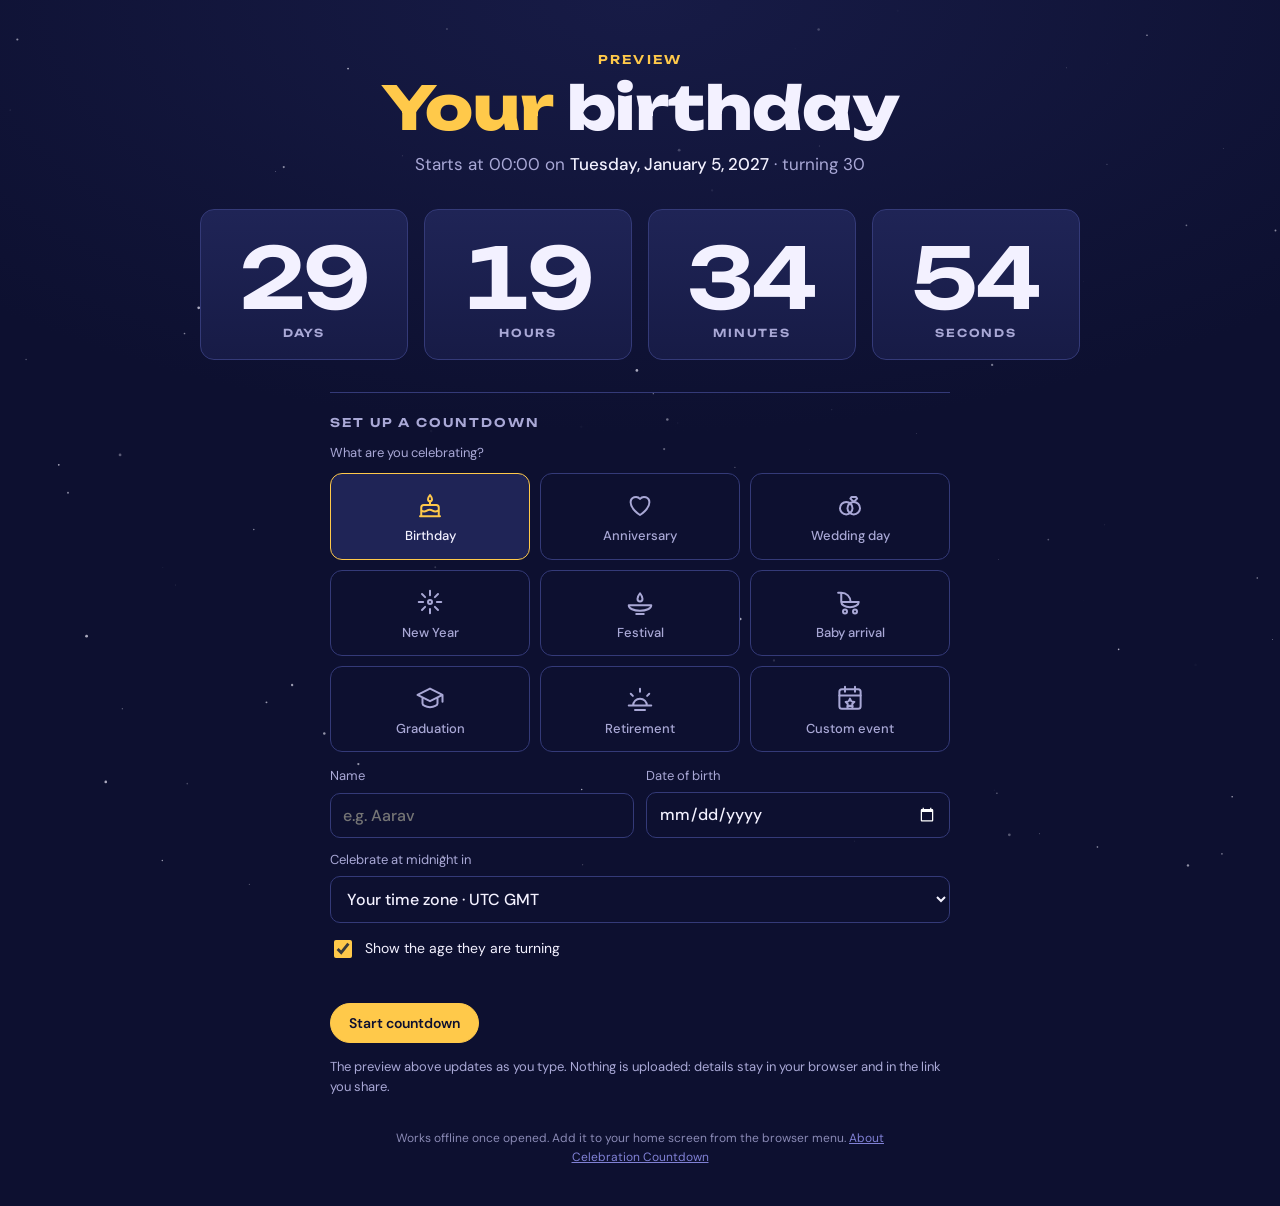
==== app/index.html @ 54d85934 "Add landing page at site root; move app to /app/ with redirects for old share links Co-Authored-By: " ====
<!doctype html>
<html lang="en">
<head>
<meta charset="utf-8">
<meta name="viewport" content="width=device-width, initial-scale=1, viewport-fit=cover">
<title>Celebration Countdown</title>
<meta name="description" content="A full-screen countdown to midnight for birthdays, anniversaries, weddings, festivals and more, with confetti when the clock hits zero. Works in any time zone. Free, no sign-up.">
<meta name="theme-color" content="#0d1030">
<link rel="manifest" href="../manifest.webmanifest">
<link rel="icon" href="../icons/favicon.png" type="image/png">
<link rel="apple-touch-icon" href="../icons/apple-touch-icon.png">
<meta name="apple-mobile-web-app-capable" content="yes">
<meta name="mobile-web-app-capable" content="yes">
<meta name="apple-mobile-web-app-status-bar-style" content="black-translucent">
<meta name="apple-mobile-web-app-title" content="Countdown">

<meta property="og:type" content="website">
<meta property="og:title" content="Celebration Countdown">
<meta property="og:description" content="Count down to midnight on the big day, then celebrate with confetti.">
<meta property="og:image" content="https://karthick-mallow.github.io/celebration-countdown/icons/og-image.png">
<meta property="og:url" content="https://karthick-mallow.github.io/celebration-countdown/app/">
<meta name="twitter:card" content="summary_large_image">

<link rel="preconnect" href="https://fonts.googleapis.com">
<link rel="preconnect" href="https://fonts.gstatic.com" crossorigin>
<link rel="stylesheet" href="https://fonts.googleapis.com/css2?family=Unbounded:wght@400;600;800&family=DM+Sans:opsz,wght@9..40,400;9..40,500;9..40,700&display=swap">
<link rel="stylesheet" href="../styles.css?v=9">
</head>
<body>
<canvas id="stars" aria-hidden="true"></canvas>
<canvas id="confetti" aria-hidden="true"></canvas>
<button id="exitStage" class="ghost" type="button">Exit full screen</button>

<main>
  <header>
    <div class="eyebrow" id="eyebrow">Counting down to midnight</div>
    <h1 id="headline"><span class="name" id="hName">Your</span> <span id="hOcc">birthday</span></h1>
    <p class="sub" id="sub">&nbsp;</p>
  </header>

  <section class="clock" id="clock" aria-label="Time remaining">
    <div class="cell"><div class="num" id="d">00</div><div class="unit">Days</div></div>
    <div class="cell"><div class="num" id="h">00</div><div class="unit">Hours</div></div>
    <div class="cell"><div class="num" id="m">00</div><div class="unit">Minutes</div></div>
    <div class="cell" id="secCell"><div class="num" id="s">00</div><div class="unit">Seconds</div></div>
  </section>

  <section class="celebrate" id="celebrate" hidden aria-live="polite">
    <h2 id="cheer">Happy Birthday!</h2>
    <p id="cheerSub">The clock struck midnight.</p>
  </section>

  <!-- Countdown view controls -->
  <div class="actions" id="runActions" hidden>
    <button class="primary" id="goStage" type="button">Full screen</button>
    <button id="share" type="button">Share link</button>
    <button id="rehearse" type="button">Rehearse midnight</button>
    <button id="edit" class="ghost" type="button">Edit</button>
    <button id="newCd" class="ghost" type="button">New countdown</button>
  </div>
  <div class="sharebox" id="shareBox" hidden>
    <label for="shareUrl">Anyone with this link sees the same countdown</label>
    <div class="sharerow">
      <input id="shareUrl" type="text" readonly>
      <button id="copyUrl" type="button">Copy</button>
    </div>
    <p class="hint" id="copyMsg" aria-live="polite">&nbsp;</p>
  </div>

  <!-- Setup view -->
  <form class="setup" id="setup" novalidate>
    <h3>Set up a countdown</h3>
    <fieldset class="occasions" id="occWrap">
      <legend>What are you celebrating?</legend>
      <div class="tiles" id="occTiles"></div>
    </fieldset>
    <div class="fields">
      <label for="nameIn"><span id="nameLbl">Name</span>
        <input id="nameIn" name="n" type="text" maxlength="40" autocomplete="off" placeholder="e.g. Aarav" required>
      </label>
      <label for="dateIn"><span id="dateLbl">Date of birth</span>
        <input id="dateIn" name="d" type="date" required>
      </label>
      <label for="tzIn" class="wide">Celebrate at midnight in
        <select id="tzIn" name="tz"></select>
      </label>
    </div>
    <label class="check" for="ageIn"><input id="ageIn" type="checkbox" checked> <span id="ageLbl">Show the age they are turning</span></label>
    <p class="error" id="formErr" aria-live="polite"></p>
    <div class="actions left">
      <button class="primary" type="submit">Start countdown</button>
    </div>
    <p class="hint">The preview above updates as you type. Nothing is uploaded: details stay in your browser and in the link you share.</p>
  </form>

  <footer>
    <span>Works offline once opened. Add it to your home screen from the browser menu. <a href="../">About Celebration Countdown</a></span>
  </footer>
</main>

<noscript><p class="noscript">This countdown needs JavaScript turned on.</p></noscript>
<script src="../app.js?v=9"></script>
</body>
</html>
---- styles.css ----
/* Layout: one centered night-sky stage — headline, four-cell clock, controls below.
   Single dark theme by design (it's a midnight countdown). */
:root {
  --night: #0d1030;
  --night-2: #171b46;
  --panel: #1f2456;
  --line: #343a78;
  --ink: #f3f1ff;
  --muted: #a9a8d6;
  --gold: #ffc94a;
  --coral: #ff7a8a;
  --font-display: "Unbounded", "Arial Black", system-ui, sans-serif;
  --font-body: "DM Sans", system-ui, -apple-system, "Segoe UI", Roboto, sans-serif;
  color-scheme: dark;
}
* { box-sizing: border-box; }
[hidden] { display: none !important; }
html, body { min-height: 100%; }
body {
  margin: 0;
  background: radial-gradient(120% 80% at 50% 0%, var(--night-2) 0%, var(--night) 60%) fixed, var(--night);
  color: var(--ink);
  font: 16px/1.55 var(--font-body);
  padding-inline: max(16px, env(safe-area-inset-left, 0px)) max(16px, env(safe-area-inset-right, 0px));
  padding-block: env(safe-area-inset-top, 0px) env(safe-area-inset-bottom, 0px);
  -webkit-font-smoothing: antialiased;
}
#stars, #confetti { position: fixed; inset: 0; width: 100%; height: 100%; display: block; pointer-events: none; }
#stars { z-index: 0; }
#confetti { z-index: 5; }
main {
  position: relative; z-index: 2;
  max-width: 880px; margin: 0 auto;
  padding-block: clamp(28px, 6vh, 64px) 40px;
  display: grid; gap: 32px; justify-items: center; text-align: center;
}
.eyebrow {
  font: 600 12px/1 var(--font-display);
  letter-spacing: .18em; text-transform: uppercase; color: var(--gold);
}
h1 {
  font: 800 clamp(30px, 6.4vw, 60px)/1.05 var(--font-display);
  margin: 10px 0 0; text-wrap: balance; letter-spacing: -.01em; overflow-wrap: anywhere;
}
h1 .name { color: var(--gold); }
.sub { color: var(--muted); margin: 12px 0 0; font-size: 17px; text-wrap: balance; }
.sub strong { color: var(--ink); font-weight: 500; }

.clock {
  display: grid; grid-template-columns: repeat(4, minmax(0, 1fr));
  gap: clamp(8px, 2vw, 16px); width: 100%;
}
.cell {
  background: linear-gradient(180deg, var(--panel), var(--night-2));
  border: 1px solid var(--line); border-radius: 14px;
  padding-block: clamp(14px, 3vw, 26px) clamp(12px, 2.4vw, 20px);
  display: grid; gap: 8px; min-width: 0;
}
.num {
  font: 600 clamp(34px, 9vw, 84px)/1 var(--font-display);
  font-variant-numeric: tabular-nums; letter-spacing: -.02em;
}
.unit { font: 600 11px/1 var(--font-display); letter-spacing: .16em; text-transform: uppercase; color: var(--muted); }
.cell.final .num { color: var(--coral); }

/* Final minute: seconds only, centered */
.clock.last { grid-template-columns: minmax(0, 1fr); max-width: 380px; justify-self: center; }
.clock.last .cell:not(.final) { display: none; }
.clock.last .num { font-size: clamp(90px, 26vw, 180px); }

.celebrate h2 {
  font: 800 clamp(34px, 8vw, 76px)/1.02 var(--font-display); margin: 0; text-wrap: balance; overflow-wrap: anywhere;
  background: linear-gradient(90deg, var(--gold), var(--coral)); -webkit-background-clip: text; background-clip: text; color: transparent;
}
.celebrate p { color: var(--muted); margin: 14px 0 0; }

.actions { display: flex; flex-wrap: wrap; gap: 10px; justify-content: center; }
.actions.left { justify-content: flex-start; }
button {
  font: 600 14px/1 var(--font-body); cursor: pointer;
  border-radius: 999px; padding: 12px 18px; border: 1px solid var(--line);
  background: var(--panel); color: var(--ink);
}
button:hover { border-color: var(--gold); }
button.primary { background: var(--gold); color: var(--night); border-color: var(--gold); }
button.primary:hover { filter: brightness(1.06); }
button.ghost { background: transparent; }
button:focus-visible, input:focus-visible, select:focus-visible { outline: 2px solid var(--gold); outline-offset: 2px; }

.setup, .sharebox {
  width: 100%; max-width: 620px; text-align: left;
  display: grid; gap: 14px;
}
.setup { border-top: 1px solid var(--line); padding-top: 24px; }
.setup h3 { font: 600 12px/1 var(--font-display); letter-spacing: .16em; text-transform: uppercase; color: var(--muted); margin: 0; }
.fields { display: grid; grid-template-columns: 1fr 1fr; gap: 12px; }
.fields .wide { grid-column: 1 / -1; }
label { display: grid; gap: 6px; font-size: 13px; color: var(--muted); min-width: 0; }
label.check { display: flex; align-items: center; gap: 10px; font-size: 14px; color: var(--ink); cursor: pointer; }
label.check input { width: 18px; height: 18px; accent-color: var(--gold); }
input[type=text], input[type=date], select {
  font: 500 16px/1.2 var(--font-body); color: var(--ink);
  background: var(--night); border: 1px solid var(--line); border-radius: 10px; padding: 11px 12px; width: 100%; min-width: 0;
}
.sharerow { display: flex; gap: 8px; }
.sharerow input { flex: 1; font-size: 14px; }
.hint { font-size: 13px; color: var(--muted); margin: 0; }
.error { font-size: 14px; color: var(--coral); margin: 0; min-height: 1em; }
footer { font-size: 12px; color: var(--muted); opacity: .8; max-width: 520px; }
.noscript { position: relative; z-index: 3; text-align: center; color: var(--ink); }

/* Stage mode: timer only */
body.stage { cursor: none; }
body.stage.awake { cursor: default; }
body.stage main { min-height: 100vh; min-height: 100dvh; align-content: center; padding-block: 24px; max-width: 1400px; }
body.stage header, body.stage .actions, body.stage .setup, body.stage .sharebox, body.stage footer { display: none !important; }
body.stage .num { font-size: clamp(48px, 12vw, 200px); }
body.stage .unit { font-size: clamp(11px, 1.3vw, 18px); }
body.stage .cell { border-radius: clamp(10px, 1.6vw, 24px); padding-block: clamp(18px, 4vw, 48px) clamp(14px, 3vw, 36px); }
body.stage .celebrate h2 { font-size: clamp(44px, 10vw, 160px); }
body.stage .clock.last { max-width: min(80vw, 1000px); }
body.stage .clock.last .num { font-size: clamp(140px, 38vw, 560px); }
body.stage .clock.last .unit { font-size: clamp(14px, 2vw, 28px); }
#exitStage {
  position: fixed; z-index: 6; right: 16px; top: calc(16px + env(safe-area-inset-top, 0px));
  opacity: 0; pointer-events: none; transition: opacity .3s;
}
body.stage.awake #exitStage { opacity: 1; pointer-events: auto; }
body:not(.stage) #exitStage { display: none; }

@media (max-width: 520px) {
  .fields { grid-template-columns: 1fr; }
  .clock { gap: 6px; }
  .cell { border-radius: 10px; }
}
@media (prefers-reduced-motion: reduce) {
  #exitStage { transition: none; }
}
.nowrap { white-space: nowrap; }

/* Occasion grid */
.occasions { border: 0; margin: 0; padding: 0; min-width: 0; display: grid; gap: 10px; }
.occasions legend { font-size: 13px; color: var(--muted); padding: 0; margin-bottom: 10px; }
.tiles { display: grid; grid-template-columns: repeat(3, minmax(0, 1fr)); gap: 10px; }
.tile { position: relative; display: block; cursor: pointer; min-width: 0; }
.tile input { position: absolute; opacity: 0; inset: 0; margin: 0; cursor: pointer; }
.tile span {
  display: grid; justify-items: center; gap: 8px; text-align: center;
  padding-block: 16px 14px; padding-inline: 8px; border-radius: 12px;
  border: 1px solid var(--line); background: var(--night);
  color: var(--muted); font: 500 13px/1.25 var(--font-body);
  transition: border-color .15s, background .15s, color .15s;
}
.tile svg { width: 30px; height: 30px; stroke: currentColor; fill: none; stroke-width: 1.6; stroke-linecap: round; stroke-linejoin: round; }
.tile:hover span { border-color: var(--muted); color: var(--ink); }
.tile input:checked + span { border-color: var(--gold); background: var(--panel); color: var(--ink); }
.tile input:checked + span svg { stroke: var(--gold); }
.tile input:focus-visible + span { outline: 2px solid var(--gold); outline-offset: 2px; }
@media (max-width: 400px) { .tile span { padding-block: 12px 10px; font-size: 12px; } .tile svg { width: 26px; height: 26px; } }
@media (prefers-reduced-motion: reduce) { .tile span { transition: none; } }
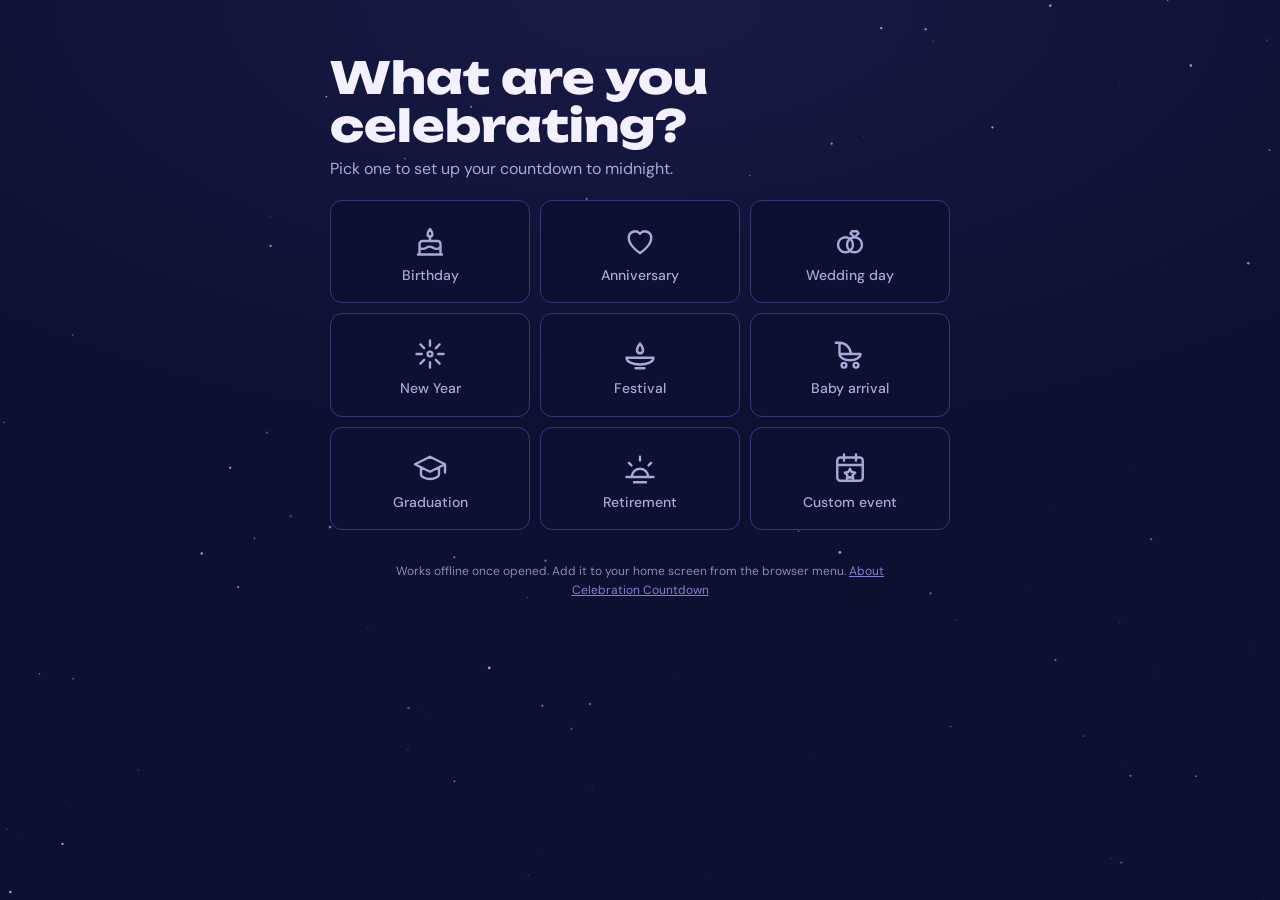
==== commit 5ee73ed5: "App: start a fresh setup by choosing the occasion; no birthday preview until one is picked Co-Author" ====
--- a/app/index.html
+++ b/app/index.html
@@ -24,7 +24,7 @@
 <link rel="preconnect" href="https://fonts.googleapis.com">
 <link rel="preconnect" href="https://fonts.gstatic.com" crossorigin>
 <link rel="stylesheet" href="https://fonts.googleapis.com/css2?family=Unbounded:wght@400;600;800&family=DM+Sans:opsz,wght@9..40,400;9..40,500;9..40,700&display=swap">
-<link rel="stylesheet" href="../styles.css?v=9">
+<link rel="stylesheet" href="../styles.css?v=10">
 </head>
 <body>
 <canvas id="stars" aria-hidden="true"></canvas>
@@ -33,8 +33,8 @@
 
 <main>
   <header>
-    <div class="eyebrow" id="eyebrow">Counting down to midnight</div>
-    <h1 id="headline"><span class="name" id="hName">Your</span> <span id="hOcc">birthday</span></h1>
+    <div class="eyebrow" id="eyebrow"></div>
+    <h1 id="headline"><span class="name" id="hName"></span> <span id="hOcc"></span></h1>
     <p class="sub" id="sub">&nbsp;</p>
   </header>
 
@@ -69,11 +69,13 @@
 
   <!-- Setup view -->
   <form class="setup" id="setup" novalidate>
-    <h3>Set up a countdown</h3>
+    <h3 id="setupTitle">Set up a countdown</h3>
     <fieldset class="occasions" id="occWrap">
       <legend>What are you celebrating?</legend>
+      <p class="occ-intro">Pick one to set up your countdown to midnight.</p>
       <div class="tiles" id="occTiles"></div>
     </fieldset>
+    <div class="setup-rest">
     <div class="fields">
       <label for="nameIn"><span id="nameLbl">Name</span>
         <input id="nameIn" name="n" type="text" maxlength="40" autocomplete="off" placeholder="e.g. Aarav" required>
@@ -91,6 +93,7 @@
       <button class="primary" type="submit">Start countdown</button>
     </div>
     <p class="hint">The preview above updates as you type. Nothing is uploaded: details stay in your browser and in the link you share.</p>
+    </div>
   </form>
 
   <footer>
@@ -99,6 +102,6 @@
 </main>
 
 <noscript><p class="noscript">This countdown needs JavaScript turned on.</p></noscript>
-<script src="../app.js?v=9"></script>
+<script src="../app.js?v=10"></script>
 </body>
 </html>
--- a/styles.css
+++ b/styles.css
@@ -158,3 +158,14 @@
 .tile input:focus-visible + span { outline: 2px solid var(--gold); outline-offset: 2px; }
 @media (max-width: 400px) { .tile span { padding-block: 12px 10px; font-size: 12px; } .tile svg { width: 26px; height: 26px; } }
 @media (prefers-reduced-motion: reduce) { .tile span { transition: none; } }
+
+/* Fresh setup: choose the occasion first */
+.setup-rest { display: grid; gap: 14px; }
+body.choosing main > header, body.choosing #clock, body.choosing #celebrate, body.choosing .setup-rest { display: none !important; }
+body.choosing .setup { border-top: 0; padding-top: 0; }
+body.choosing #setupTitle { display: none; }
+body.choosing .occasions legend { font: 800 clamp(28px, 5vw, 44px)/1.1 var(--font-display); color: var(--ink); margin-bottom: 8px; text-wrap: balance; }
+.occ-intro { display: none; margin: -2px 0 8px; color: var(--muted); font-size: 16px; }
+body.choosing .occ-intro { display: block; }
+body.choosing .tile span { padding-block: 22px 18px; font-size: 14px; }
+body.choosing .tile svg { width: 36px; height: 36px; }
